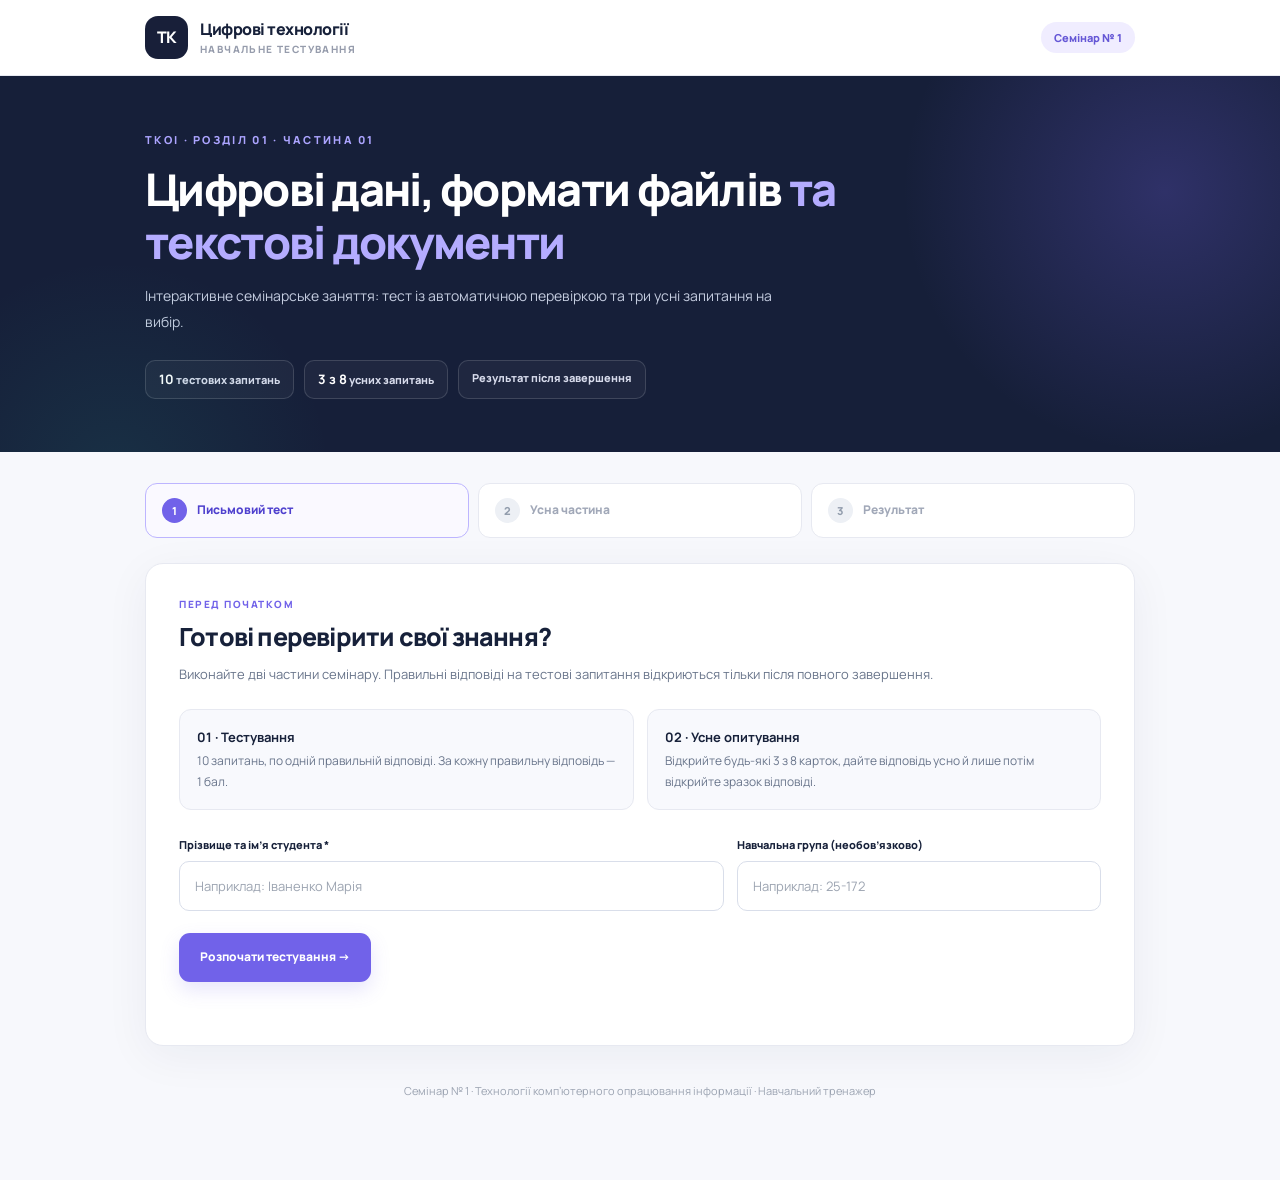
==== seminar-1/index.html @ 82c796d2 "Add interactive TKОI Seminar 1 quiz and oral assessment" ====
<!DOCTYPE html>
<html lang="uk">
<head>
<meta charset="UTF-8">
<meta name="viewport" content="width=device-width, initial-scale=1">
<meta name="theme-color" content="#151d35">
<meta name="description" content="Семінар №1 ТКОІ: тестування з цифрових даних, форматів файлів і текстових документів та усне опитування.">
<title>Семінар №1 · ТКОІ — тестування</title>
<style>
@import url('https://fonts.googleapis.com/css2?family=Manrope:wght@400;500;600;700;800&display=swap');
:root{--ink:#17213a;--muted:#69758b;--brand:#7162e9;--brand-deep:#5b4bd4;--brand-pale:#f0edff;--line:#e7e9f1;--bg:#f7f8fc;--white:#fff;--green:#178567;--green-pale:#e9f8f2;--red:#c64d58;--red-pale:#fff0f1;--shadow:0 10px 45px rgba(25,35,71,.055)}
*{box-sizing:border-box}html{scroll-behavior:smooth}body{margin:0;background:var(--bg);font-family:Manrope,system-ui,-apple-system,BlinkMacSystemFont,'Segoe UI',sans-serif;color:var(--ink);line-height:1.58;-webkit-font-smoothing:antialiased}button,input{font:inherit}button{cursor:pointer}button:focus-visible,input:focus-visible{outline:3px solid #ab9dff;outline-offset:3px}button:disabled{cursor:not-allowed;opacity:.52}.container{width:min(990px,calc(100% - 40px));margin:auto}.header{height:76px;background:#fff;border-bottom:1px solid var(--line);display:flex;align-items:center}.header-inner{display:flex;justify-content:space-between;align-items:center;gap:20px}.brand{display:flex;align-items:center;gap:12px;font-weight:800;letter-spacing:-.5px;font-size:16px}.logo{display:grid;place-items:center;background:#181f39;width:43px;height:43px;border-radius:13px;color:#fff;font-weight:800;font-size:16px}.brand small{display:block;font-size:10px;font-weight:800;color:#969cac;letter-spacing:1.4px;text-transform:uppercase}.header-tag{font-size:11px;font-weight:800;color:#6557d6;background:var(--brand-pale);border-radius:99px;padding:7px 13px;white-space:nowrap}.hero{background:#161f39;color:white;position:relative;overflow:hidden}.hero:before{content:"";position:absolute;right:-170px;top:-170px;width:570px;height:570px;background:radial-gradient(circle,rgba(122,103,244,.25),transparent 65%);pointer-events:none}.hero:after{content:"";position:absolute;left:-120px;bottom:-260px;width:470px;height:470px;background:radial-gradient(circle,rgba(43,172,155,.12),transparent 65%);pointer-events:none}.hero-inner{padding:55px 0 53px;position:relative}.eyebrow{color:#aca4ff;font-size:11px;font-weight:800;text-transform:uppercase;letter-spacing:2.3px}.hero h1{font-size:clamp(29px,4.4vw,45px);letter-spacing:-1.7px;line-height:1.17;margin:15px 0 14px;max-width:750px;font-weight:800}.hero h1 span{color:#b4acff}.lead{max-width:660px;font-size:14px;line-height:1.85;color:#c5cde0;margin:0}.stats{display:flex;gap:10px;flex-wrap:wrap;margin-top:26px}.stat{border:1px solid rgba(255,255,255,.14);border-radius:10px;padding:8px 13px;color:#d7dbeb;font-size:11px;font-weight:800;background:rgba(255,255,255,.04)}.stat b{color:white;font-size:13px}.main{padding:31px 0 70px}.steps{display:grid;grid-template-columns:repeat(3,1fr);gap:9px;margin-bottom:25px}.step{display:flex;align-items:center;gap:10px;color:#a1a8b8;font-size:12px;font-weight:800;padding:14px 16px;background:white;border:1px solid var(--line);border-radius:12px}.step span{display:grid;place-items:center;width:25px;height:25px;flex:none;border-radius:50%;background:#edf0f5;color:#929dad;font-size:11px}.step.active{border-color:#bdb5ff;color:#4f41ce;background:#faf9ff}.step.active span{background:var(--brand);color:white}.step.done{color:var(--green)}.step.done span{background:var(--green-pale);color:var(--green)}.panel{background:#fff;border:1px solid var(--line);border-radius:18px;box-shadow:var(--shadow);padding:33px}.panel+.panel{margin-top:18px}.kicker{font-weight:800;text-transform:uppercase;letter-spacing:1.5px;color:var(--brand);font-size:10px;margin:0 0 8px}.section-title{font-size:25px;line-height:1.27;letter-spacing:-.8px;margin:0 0 10px;font-weight:800}.description{font-size:13px;color:var(--muted);margin:0 0 22px;line-height:1.8}.intro-list{display:grid;grid-template-columns:repeat(2,1fr);gap:13px;margin:23px 0 26px}.info{background:#f8f9fd;border:1px solid var(--line);border-radius:12px;padding:17px}.info strong{display:block;font-size:13px;margin-bottom:4px}.info p{margin:0;color:var(--muted);font-size:12px;line-height:1.7}.fields{display:grid;grid-template-columns:1.5fr 1fr;gap:13px;margin:0 0 22px}.field label{display:block;font-size:11px;font-weight:800;margin-bottom:7px}.field input{border:1px solid #d9deea;background:#fff;padding:14px 15px;border-radius:10px;width:100%;outline:0;color:var(--ink);font-size:13px}.field input:focus{border-color:var(--brand);box-shadow:0 0 0 3px #efedff}.field input::placeholder{color:#9ca4b1}.actions{display:flex;align-items:center;gap:12px;flex-wrap:wrap}.btn{border:1px solid transparent;border-radius:11px;font-weight:800;font-size:12px;padding:14px 20px;display:inline-flex;align-items:center;justify-content:center;gap:10px;min-height:47px;transition:background .2s,transform .2s}.btn:hover:not(:disabled){transform:translateY(-1px)}.btn.primary{background:var(--brand);color:white;box-shadow:0 8px 19px rgba(113,98,233,.17)}.btn.primary:hover{background:var(--brand-deep)}.btn.outline{border-color:#d9deea;background:white;color:#39445b}.btn.muted{background:#f0f2f9;color:#424e66}.error-message{color:var(--red);font-size:12px;font-weight:800;margin:12px 0 0;min-height:18px}.flow-head{display:flex;align-items:flex-end;justify-content:space-between;gap:20px;margin-bottom:20px}.count-chip{font-size:12px;font-weight:800;color:var(--brand-deep);white-space:nowrap;background:var(--brand-pale);padding:8px 12px;border-radius:9px}.progress{height:7px;background:#e9e9f3;border-radius:100px;overflow:hidden;margin:0 0 23px}.progress>span{display:block;height:100%;width:0;background:linear-gradient(90deg,#7465ec,#a597ff);border-radius:100px;transition:width .25s}.question{background:white;border:1px solid var(--line);border-radius:15px;padding:25px;margin-bottom:14px;scroll-margin-top:20px}.question-top{display:flex;gap:14px;align-items:flex-start;margin-bottom:19px}.question-number{background:var(--brand-pale);color:var(--brand);border-radius:9px;padding:8px 10px;font-size:11px;font-weight:800;white-space:nowrap}.question h3{font-size:14px;line-height:1.65;margin:3px 0 0;font-weight:800}.options{display:grid;grid-template-columns:repeat(2,1fr);gap:9px}.option{display:flex;align-items:center;gap:12px;padding:14px;border:1px solid #e3e7ee;border-radius:10px;cursor:pointer;transition:background .16s,border-color .16s;font-size:12px;line-height:1.6;min-height:55px}.option:hover{background:#faf9ff;border-color:#c5bfff}.option:has(input:checked){border-color:#877bf1;background:#f5f2ff}.option input{accent-color:var(--brand);margin:0;width:16px;height:16px;flex:none}.option .letter{font-weight:800;color:#818a9e}.quiz-footer{background:white;border:1px solid var(--line);border-radius:15px;padding:22px;display:flex;justify-content:space-between;align-items:center;gap:15px;margin-top:20px}.footer-note{color:var(--muted);font-size:12px;line-height:1.65}.oral-grid{display:grid;grid-template-columns:repeat(4,1fr);gap:12px;margin:18px 0 27px}.oral-tile{height:125px;border-radius:15px;background:#fff;color:var(--ink);border:1px solid #dde2ed;display:flex;align-items:center;justify-content:center;flex-direction:column;gap:7px;transition:transform .2s,border-color .2s,background .2s}.oral-tile:hover:not(:disabled){transform:translateY(-3px);border-color:#8d80f3;background:#fcfbff}.oral-tile strong{font-size:30px;line-height:1.15;letter-spacing:-.6px}.oral-tile small{font-size:10px;color:#81899c;font-weight:800}.oral-tile.selected{background:#f2efff;border-color:#998df5;color:#5343c9}.oral-tile.selected small{color:#6555d9}.oral-tile:disabled:not(.selected){opacity:.52;background:#f5f6f9}.oral-review-list{display:grid;gap:13px;margin:15px 0 25px}.oral-card{border:1px solid #e0e4ed;background:#fff;border-radius:15px;padding:22px}.oral-card-header{display:flex;align-items:center;justify-content:space-between;gap:12px;margin-bottom:10px}.oral-card-tag{color:#6556d5;font-weight:800;font-size:10px;letter-spacing:.8px;text-transform:uppercase}.tiny-state{color:#8590a0;background:#f2f4f8;border-radius:99px;padding:6px 9px;font-size:10px;font-weight:800}.tiny-state.ready{color:var(--green);background:var(--green-pale)}.oral-card h3{font-size:15px;line-height:1.65;margin:0 0 14px}.oral-tip{font-size:12px;color:var(--muted);margin:0 0 13px}.oral-answer{background:var(--green-pale);border-left:3px solid #39a78b;border-radius:8px;padding:13px 16px;font-size:12px;line-height:1.75;color:#205c50}.oral-answer strong{display:block;font-size:11px;margin-bottom:5px}.summary-hero{display:flex;align-items:center;gap:24px;justify-content:space-between;background:linear-gradient(115deg,#171f3a,#302b67);border-radius:18px;color:#fff;padding:29px;margin-bottom:20px;overflow:hidden}.summary-hero h2{font-size:26px;line-height:1.3;letter-spacing:-.7px;margin:0 0 9px}.summary-hero p{color:#cdd1e4;font-size:12px;margin:0;line-height:1.8}.score-pill{text-align:center;padding:18px 22px;min-width:164px;background:rgba(255,255,255,.1);border:1px solid rgba(255,255,255,.15);border-radius:16px}.score-pill strong{display:block;font-size:46px;line-height:1.05;letter-spacing:-2px}.score-pill span{font-size:11px;font-weight:800;color:#d3d4e8}.score-parts{display:grid;grid-template-columns:repeat(3,1fr);gap:12px;margin:17px 0 26px}.score-box{border:1px solid var(--line);border-radius:13px;background:white;padding:16px;text-align:center}.score-box b{font-size:25px;display:block;letter-spacing:-.7px}.score-box small{color:var(--muted);font-size:11px;font-weight:800}.score-box.ok b{color:var(--green)}.score-box.no b{color:var(--red)}.review-item{border:1px solid #e1e5ed;border-radius:13px;padding:19px 20px;background:#fff;margin-bottom:11px}.review-item.correct{border-left:4px solid #32a98a}.review-item.wrong{border-left:4px solid #df7880}.review-head{display:flex;justify-content:space-between;gap:15px;align-items:flex-start}.review-head h4{font-size:13px;line-height:1.6;margin:0 0 10px}.status{font-size:11px;font-weight:800;white-space:nowrap}.status.correct{color:var(--green)}.status.wrong{color:var(--red)}.answer-row{font-size:12px;line-height:1.8;margin-top:2px;color:#4d5c75}.answer-row strong{color:var(--ink)}.answer-row.mine-wrong{color:var(--red)}.answer-row.correct-answer{color:var(--green)}.subheading{font-size:20px;letter-spacing:-.6px;margin:30px 0 16px}.foot{font-size:11px;text-align:center;color:#9ba3b1;margin-top:36px}.alert{background:#fff8e9;color:#896423;border:1px solid #f7e5c2;padding:11px 14px;border-radius:10px;font-size:12px;margin:0 0 16px}.muted-note{font-size:12px;color:var(--muted)}.hidden{display:none!important}
@media(max-width:760px){.hero-inner{padding:40px 0}.panel{padding:22px}.intro-list,.fields,.options{grid-template-columns:1fr}.oral-grid{grid-template-columns:repeat(2,1fr)}.steps{gap:5px}.step{padding:10px 8px;gap:6px;font-size:10px}.step span{width:23px;height:23px;font-size:10px}.flow-head{align-items:start}.score-parts{gap:7px}.summary-hero{padding:21px;align-items:stretch}.score-pill{min-width:110px;padding:16px 12px}.score-pill strong{font-size:36px}.summary-hero h2{font-size:22px}}@media(max-width:480px){.container{width:min(100% - 24px,990px)}.header{height:68px}.header-tag{font-size:10px}.hero h1{font-size:29px}.lead{font-size:13px}.steps .step{font-size:9px}.steps .step span{display:none}.panel{padding:18px}.section-title{font-size:22px}.question{padding:18px}.quiz-footer{display:block}.quiz-footer .btn{width:100%;margin-top:14px}.oral-tile{height:110px}.summary-hero{flex-direction:column}.summary-hero .score-pill{align-self:flex-start}.review-head{display:block}.review-head .status{display:inline-block;margin-bottom:9px}.actions .btn{flex:1}}
@media print{body{background:#fff;font-family:Arial,sans-serif}.header,.hero,.steps,.actions,.foot,.btn,.no-print{display:none!important}.main{padding:0}.container{width:100%}.panel{padding:0;border:none;box-shadow:none}.summary-hero{color:#000!important;background:#fff!important;border:2px solid #ddd;page-break-inside:avoid}.summary-hero p{color:#333}.score-pill{border:1px solid #aaa}.score-pill span{color:#333}.review-item,.oral-card{page-break-inside:avoid}.score-box{page-break-inside:avoid}*{box-shadow:none!important}}
</style>
</head>
<body>
<header class="header"><div class="container header-inner"><div class="brand"><div class="logo">ТК</div><div>Цифрові технології<small>Навчальне тестування</small></div></div><span class="header-tag">Семінар № 1</span></div></header>
<section class="hero"><div class="container hero-inner"><div class="eyebrow">ТКОІ · Розділ 01 · Частина 01</div><h1>Цифрові дані, формати файлів <span>та текстові документи</span></h1><p class="lead">Інтерактивне семінарське заняття: тест із автоматичною перевіркою та три усні запитання на вибір.</p><div class="stats"><div class="stat"><b>10</b> тестових запитань</div><div class="stat"><b>3 з 8</b> усних запитань</div><div class="stat">Результат після завершення</div></div></div></section>
<main class="main"><div class="container"><nav class="steps" id="steps" aria-label="Етапи семінару"></nav><div id="app"></div><p class="foot">Семінар № 1 · Технології комп’ютерного опрацювання інформації · Навчальний тренажер</p></div></main>
<noscript><div class="container"><p>Для проходження тестування необхідно увімкнути JavaScript у браузері.</p></div></noscript>
<script>
(function(){
'use strict';
const quiz = [
 {q:'Який формат зазвичай використовують для редагованих документів Microsoft Word?',a:['JPG','DOCX','MP3','PNG'],right:1},
 {q:'Який формат призначений переважно для збереження документа у фіксованому вигляді?',a:['PDF','XLSX','MP4','GIF'],right:0},
 {q:'Який формат належить до растрових графічних?',a:['JPG','MP3','DOCX','TXT'],right:0},
 {q:'Який формат використовується для аудіоданих?',a:['PNG','MP3','PDF','DOCX'],right:1},
 {q:'Що визначає розширення файлу?',a:['Розмір монітора','Формат і тип даних','Швидкість Інтернету','Обсяг оперативної пам’яті'],right:1},
 {q:'Що є основним призначенням стилів у текстовому редакторі?',a:['Видалення файлів','Швидке та однакове форматування','Стиснення зображень','Запис аудіо'],right:1},
 {q:'Який елемент допомагає структурувати великий документ?',a:['Заголовок','Курсор','Буфер обміну','Калькулятор'],right:0},
 {q:'Який формат найчастіше використовують для фотографій?',a:['JPG','DOCX','MP3','TXT'],right:0},
 {q:'Який формат є текстовим без складного форматування?',a:['TXT','MP4','PNG','WAV'],right:0},
 {q:'Що потрібно враховувати під час вибору формату файлу?',a:['Лише колір значка файлу та роздільність монітора','Призначення файлу, тип даних, можливість редагування, якість, сумісність та обсяг файлу','Тільки дату створення та ім’я автора','Виключно швидкість роботи клавіатури'],right:1}
];
const oral = [
 {q:'Що таке цифрові дані?',a:'Це інформація, подана у формі, придатній для зберігання та опрацювання цифровими пристроями.'},
 {q:'Що називають форматом файлу?',a:'Правила організації та кодування даних у файлі, які визначають спосіб їх зберігання та опрацювання.'},
 {q:'Чим відрізняються текстові та графічні файли?',a:'Текстові файли містять символьні дані, а графічні — інформацію про зображення.'},
 {q:'Що таке розширення файлу?',a:'Символьна частина імені файлу, яка зазвичай указує на його формат.'},
 {q:'Для чого використовують PDF?',a:'Для збереження документа у фіксованому вигляді, зручному для перегляду та поширення.'},
 {q:'Що таке текстовий документ?',a:'Електронний документ, основним вмістом якого є текст, доповнений таблицями, списками, зображеннями та іншими елементами.'},
 {q:'Що таке стиль у текстовому редакторі?',a:'Набір параметрів форматування, який можна застосувати до текстового елемента.'},
 {q:'Навіщо використовують заголовки?',a:'Для структурування документа, виділення його розділів і полегшення навігації.'}
];
const letters=['а','б','в','г'];
let phase='start';
let name='';
let group='';
let answers=new Array(quiz.length).fill(null);
let selected=[];
let revealed=new Set();
const app=document.getElementById('app');
const steps=document.getElementById('steps');
const esc=v=>String(v).replace(/[&<>"']/g,c=>({'&':'&amp;','<':'&lt;','>':'&gt;','"':'&quot;',"'":'&#39;'}[c]));
const rightCount=()=>quiz.reduce((n,q,i)=>n+(answers[i]===q.right?1:0),0);
const completed=()=>answers.filter(v=>v!==null).length;
function updateSteps(){const index=phase==='start'?0:phase==='quiz'?0:phase==='oral'?1:2;steps.innerHTML=['Письмовий тест','Усна частина','Результат'].map((label,i)=>'<div class="step '+(i===index?'active':i<index?'done':'')+'"><span>'+(i<index?'✓':i+1)+'</span>'+label+'</div>').join('');}
function render(){updateSteps();if(phase==='start')startScreen();if(phase==='quiz')quizScreen();if(phase==='oral')oralScreen();if(phase==='result')resultScreen();}
function topScroll(){window.scrollTo({top:0,behavior:'smooth'});}
function startScreen(){app.innerHTML='<section class="panel"><p class="kicker">Перед початком</p><h2 class="section-title">Готові перевірити свої знання?</h2><p class="description">Виконайте дві частини семінару. Правильні відповіді на тестові запитання відкриються тільки після повного завершення.</p><div class="intro-list"><div class="info"><strong>01 · Тестування</strong><p>10 запитань, по одній правильній відповіді. За кожну правильну відповідь — 1 бал.</p></div><div class="info"><strong>02 · Усне опитування</strong><p>Відкрийте будь-які 3 з 8 карток, дайте відповідь усно й лише потім відкрийте зразок відповіді.</p></div></div><div class="fields"><div class="field"><label for="studentName">Прізвище та ім’я студента *</label><input id="studentName" maxlength="100" autocomplete="name" placeholder="Наприклад: Іваненко Марія" value="'+esc(name)+'"></div><div class="field"><label for="studentGroup">Навчальна група (необов’язково)</label><input id="studentGroup" maxlength="50" placeholder="Наприклад: 25-172" value="'+esc(group)+'"></div></div><div class="actions"><button class="btn primary" data-action="start">Розпочати тестування →</button></div><p id="startError" class="error-message" role="alert"></p></section>';}
function quizScreen(){const list=quiz.map((q,i)=>'<article class="question" id="question-'+i+'"><div class="question-top"><span class="question-number">№ '+String(i+1).padStart(2,'0')+'</span><h3>'+esc(q.q)+'</h3></div><div class="options">'+q.a.map((choice,j)=>'<label class="option"><input type="radio" name="q'+i+'" value="'+j+'" data-question="'+i+'" '+(answers[i]===j?'checked':'')+'><span class="letter">'+letters[j]+')</span><span>'+esc(choice)+'</span></label>').join('')+'</div></article>').join('');app.innerHTML='<div class="flow-head"><div><p class="kicker">Частина 1 · Програмований контроль</p><h2 class="section-title">Тестові запитання</h2><p class="description" style="margin:0">Оберіть один варіант відповіді в кожному запитанні.</p></div><div class="count-chip" id="answeredCount">'+completed()+' / '+quiz.length+'</div></div><div class="progress" aria-label="Прогрес тестування"><span id="quizProgress" style="width:'+(completed()/quiz.length*100)+'%"></span></div>'+list+'<div class="quiz-footer"><div class="footer-note"><strong>Завершено <span id="answeredFooter">'+completed()+'</span> із 10 запитань</strong><div>Правильні відповіді буде показано наприкінці семінару.</div></div><button class="btn primary" data-action="to-oral">До усної частини →</button></div><p id="quizError" class="error-message" role="alert"></p>';}
function updateQuizCounter(){let count=completed();document.getElementById('answeredCount').textContent=count+' / 10';document.getElementById('answeredFooter').textContent=count;document.getElementById('quizProgress').style.width=(count/10*100)+'%';document.getElementById('quizError').textContent='';}
function oralScreen(){let count=selected.length;let done=revealed.size;let tiles=oral.map((q,i)=>{let picked=selected.includes(i);let locked=count>=3&&!picked;return '<button class="oral-tile '+(picked?'selected':'')+'" data-action="pick" data-id="'+i+'" '+(picked||locked?'disabled':'')+' aria-label="'+(picked?'Обрано запитання':'Відкрити запитання')+' '+(i+1)+'"><strong>'+(picked?'✓':'?')+'</strong><small>'+(picked?'Запитання '+(i+1)+' обрано':'Картка '+String(i+1).padStart(2,'0'))+'</small></button>';}).join('');let cards=selected.map((i,n)=>'<article class="oral-card"><div class="oral-card-header"><span class="oral-card-tag">Усне запитання '+(n+1)+' · картка '+(i+1)+'</span><span class="tiny-state '+(revealed.has(i)?'ready':'')+'">'+(revealed.has(i)?'Відповідь відкрита':'Дайте відповідь усно')+'</span></div><h3>'+esc(oral[i].q)+'</h3>'+(revealed.has(i)?'<div class="oral-answer"><strong>Орієнтовна правильна відповідь</strong>'+esc(oral[i].a)+'</div>':'<p class="oral-tip">Спочатку скажіть відповідь викладачеві, а потім натисніть кнопку нижче для самоперевірки.</p><button class="btn outline" data-action="reveal" data-id="'+i+'">Я відповів(ла) — показати відповідь</button>')+'</article>').join('');app.innerHTML='<section class="panel"><div class="flow-head"><div><p class="kicker">Частина 2 · Усне опитування</p><h2 class="section-title">Оберіть три запитання</h2><p class="description" style="margin:0">Натисніть на 3 закриті картки. Після вибору трьох інші картки будуть недоступні.</p></div><span class="count-chip">'+count+' / 3</span></div><div class="oral-grid">'+tiles+'</div>'+(count?'<h3 class="subheading" style="margin-top:0">Ваші відкриті запитання</h3><div class="oral-review-list">'+cards+'</div>':'<p class="muted-note">Поки що не відкрито жодної картки.</p>')+'<div class="quiz-footer"><div class="footer-note"><strong>Показано відповідей: '+done+' із 3</strong><div>Результати письмового тесту з’являться після завершення.</div></div><button class="btn primary" data-action="finish" '+(count!==3||done!==3?'disabled':'')+'>Завершити тестування →</button></div></section>';}
function resultScreen(){const n=rightCount();const percentage=n*10;const wrong=quiz.length-n;const marks=quiz.map((q,i)=>{const good=answers[i]===q.right;let mine=letters[answers[i]]+') '+q.a[answers[i]];let right=letters[q.right]+') '+q.a[q.right];return '<article class="review-item '+(good?'correct':'wrong')+'"><div class="review-head"><h4>'+(i+1)+'. '+esc(q.q)+'</h4><span class="status '+(good?'correct':'wrong')+'">'+(good?'✓ Правильно':'✕ Неправильно')+'</span></div><div class="answer-row '+(good?'correct-answer':'mine-wrong')+'"><strong>Ваша відповідь:</strong> '+esc(mine)+'</div>'+(good?'':'<div class="answer-row correct-answer"><strong>Правильна відповідь:</strong> '+esc(right)+'</div>')+'</article>';}).join('');const oralSummary=selected.map((i,n)=>'<article class="oral-card"><div class="oral-card-tag">Усне запитання '+(n+1)+'</div><h3 style="margin-top:9px">'+esc(oral[i].q)+'</h3><div class="oral-answer"><strong>Орієнтовна відповідь</strong>'+esc(oral[i].a)+'</div></article>').join('');app.innerHTML='<section class="panel"><p class="kicker">Семінар завершено</p><div class="summary-hero"><div><h2>Ваш результат готовий!</h2><p><strong>'+esc(name)+'</strong>'+(group?' · Група '+esc(group):'')+'</p><p>Частина 1 — перевірено автоматично · Частина 2 — усне опитування</p></div><div class="score-pill"><strong>'+n+' / 10</strong><span>'+percentage+'% правильних відповідей</span></div></div><div class="score-parts"><div class="score-box ok"><b>'+n+'</b><small>Правильно</small></div><div class="score-box no"><b>'+wrong+'</b><small>Неправильно</small></div><div class="score-box"><b>3 / 3</b><small>Усні картки відкрито</small></div></div><div class="alert">Усні відповіді сайт не оцінює — їх перевіряє викладач. Підсумковий бал відображає лише тестову частину.</div><h3 class="subheading">Перевірка тестових відповідей</h3>'+marks+'<h3 class="subheading">Ваші три усні запитання</h3><div class="oral-review-list">'+oralSummary+'</div><div class="actions no-print"><button class="btn primary" data-action="print">Зберегти результат як PDF</button><button class="btn outline" data-action="copy">Скопіювати результат</button><button class="btn muted" data-action="restart">Пройти ще раз</button></div><p class="muted-note no-print" id="copyState" role="status">Для збереження в PDF у діалозі друку оберіть «Зберегти як PDF».</p></section>';}
function copyResult(){const n=rightCount();let data='Семінар №1. Цифрові дані, формати файлів та текстові документи\nСтудент: '+name+'\nГрупа: '+(group||'не вказано')+'\nТест: '+n+'/10 ('+(n*10)+'%)\n\n';quiz.forEach((q,i)=>{data+=(i+1)+'. '+q.q+'\nВідповідь: '+letters[answers[i]]+') '+q.a[answers[i]]+' — '+(answers[i]===q.right?'правильно':'неправильно')+'\nПравильна: '+letters[q.right]+') '+q.a[q.right]+'\n\n';});data+='Усні запитання (перевіряє викладач):\n';selected.forEach((i,n)=>{data+=(n+1)+'. '+oral[i].q+'\n';});return data;}
app.addEventListener('change',function(e){const input=e.target;if(input.matches('input[type="radio"][data-question]')&&phase==='quiz'){answers[Number(input.dataset.question)]=Number(input.value);updateQuizCounter();}});
app.addEventListener('click',async function(e){const button=e.target.closest('button[data-action]');if(!button)return;const action=button.dataset.action;if(action==='start'){const proposed=document.getElementById('studentName').value.trim();if(!proposed){document.getElementById('startError').textContent='Вкажіть прізвище та ім’я, щоб розпочати тестування.';document.getElementById('studentName').focus();return;}name=proposed;group=document.getElementById('studentGroup').value.trim();phase='quiz';render();topScroll();}else if(action==='to-oral'){if(completed()<quiz.length){const missing=answers.findIndex(v=>v===null);document.getElementById('quizError').textContent='Спочатку дайте відповідь на всі 10 запитань.';document.getElementById('question-'+missing).scrollIntoView({behavior:'smooth',block:'center'});return;}phase='oral';render();topScroll();}else if(action==='pick'){const i=Number(button.dataset.id);if(!selected.includes(i)&&selected.length<3){selected.push(i);oralScreen();}}else if(action==='reveal'){const i=Number(button.dataset.id);if(selected.includes(i)){revealed.add(i);oralScreen();}}else if(action==='finish'){if(selected.length===3&&revealed.size===3){phase='result';render();topScroll();}}else if(action==='restart'){if(confirm('Розпочати семінар знову? Поточні результати буде втрачено.')){phase='start';answers=new Array(10).fill(null);selected=[];revealed=new Set();render();topScroll();}}else if(action==='print'){window.print();}else if(action==='copy'){try{await navigator.clipboard.writeText(copyResult());document.getElementById('copyState').textContent='✓ Результат скопійовано. Можете вставити його в повідомлення або документ.';}catch(err){document.getElementById('copyState').textContent='Не вдалося скопіювати автоматично. Скористайтеся збереженням у PDF.';}}});
render();
})();
</script>
</body>
</html>
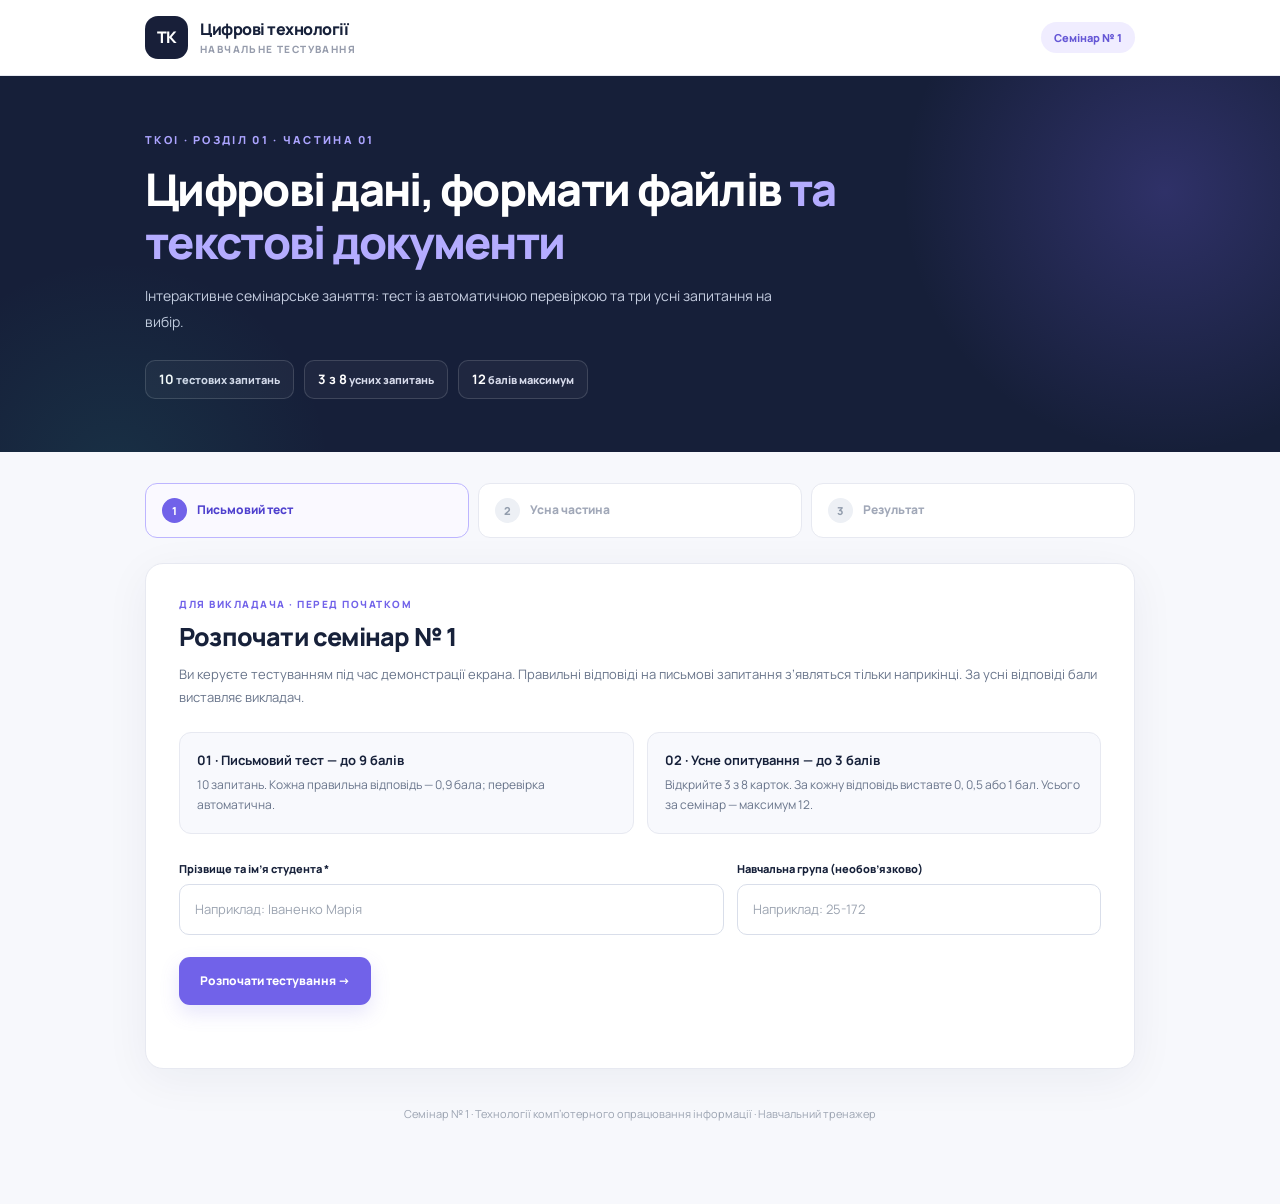
==== commit 02a8939f: "Add teacher-scored oral answers and automatic 12-point seminar grade" ====
--- a/seminar-1/index.html
+++ b/seminar-1/index.html
@@ -12,11 +12,28 @@
 *{box-sizing:border-box}html{scroll-behavior:smooth}body{margin:0;background:var(--bg);font-family:Manrope,system-ui,-apple-system,BlinkMacSystemFont,'Segoe UI',sans-serif;color:var(--ink);line-height:1.58;-webkit-font-smoothing:antialiased}button,input{font:inherit}button{cursor:pointer}button:focus-visible,input:focus-visible{outline:3px solid #ab9dff;outline-offset:3px}button:disabled{cursor:not-allowed;opacity:.52}.container{width:min(990px,calc(100% - 40px));margin:auto}.header{height:76px;background:#fff;border-bottom:1px solid var(--line);display:flex;align-items:center}.header-inner{display:flex;justify-content:space-between;align-items:center;gap:20px}.brand{display:flex;align-items:center;gap:12px;font-weight:800;letter-spacing:-.5px;font-size:16px}.logo{display:grid;place-items:center;background:#181f39;width:43px;height:43px;border-radius:13px;color:#fff;font-weight:800;font-size:16px}.brand small{display:block;font-size:10px;font-weight:800;color:#969cac;letter-spacing:1.4px;text-transform:uppercase}.header-tag{font-size:11px;font-weight:800;color:#6557d6;background:var(--brand-pale);border-radius:99px;padding:7px 13px;white-space:nowrap}.hero{background:#161f39;color:white;position:relative;overflow:hidden}.hero:before{content:"";position:absolute;right:-170px;top:-170px;width:570px;height:570px;background:radial-gradient(circle,rgba(122,103,244,.25),transparent 65%);pointer-events:none}.hero:after{content:"";position:absolute;left:-120px;bottom:-260px;width:470px;height:470px;background:radial-gradient(circle,rgba(43,172,155,.12),transparent 65%);pointer-events:none}.hero-inner{padding:55px 0 53px;position:relative}.eyebrow{color:#aca4ff;font-size:11px;font-weight:800;text-transform:uppercase;letter-spacing:2.3px}.hero h1{font-size:clamp(29px,4.4vw,45px);letter-spacing:-1.7px;line-height:1.17;margin:15px 0 14px;max-width:750px;font-weight:800}.hero h1 span{color:#b4acff}.lead{max-width:660px;font-size:14px;line-height:1.85;color:#c5cde0;margin:0}.stats{display:flex;gap:10px;flex-wrap:wrap;margin-top:26px}.stat{border:1px solid rgba(255,255,255,.14);border-radius:10px;padding:8px 13px;color:#d7dbeb;font-size:11px;font-weight:800;background:rgba(255,255,255,.04)}.stat b{color:white;font-size:13px}.main{padding:31px 0 70px}.steps{display:grid;grid-template-columns:repeat(3,1fr);gap:9px;margin-bottom:25px}.step{display:flex;align-items:center;gap:10px;color:#a1a8b8;font-size:12px;font-weight:800;padding:14px 16px;background:white;border:1px solid var(--line);border-radius:12px}.step span{display:grid;place-items:center;width:25px;height:25px;flex:none;border-radius:50%;background:#edf0f5;color:#929dad;font-size:11px}.step.active{border-color:#bdb5ff;color:#4f41ce;background:#faf9ff}.step.active span{background:var(--brand);color:white}.step.done{color:var(--green)}.step.done span{background:var(--green-pale);color:var(--green)}.panel{background:#fff;border:1px solid var(--line);border-radius:18px;box-shadow:var(--shadow);padding:33px}.panel+.panel{margin-top:18px}.kicker{font-weight:800;text-transform:uppercase;letter-spacing:1.5px;color:var(--brand);font-size:10px;margin:0 0 8px}.section-title{font-size:25px;line-height:1.27;letter-spacing:-.8px;margin:0 0 10px;font-weight:800}.description{font-size:13px;color:var(--muted);margin:0 0 22px;line-height:1.8}.intro-list{display:grid;grid-template-columns:repeat(2,1fr);gap:13px;margin:23px 0 26px}.info{background:#f8f9fd;border:1px solid var(--line);border-radius:12px;padding:17px}.info strong{display:block;font-size:13px;margin-bottom:4px}.info p{margin:0;color:var(--muted);font-size:12px;line-height:1.7}.fields{display:grid;grid-template-columns:1.5fr 1fr;gap:13px;margin:0 0 22px}.field label{display:block;font-size:11px;font-weight:800;margin-bottom:7px}.field input{border:1px solid #d9deea;background:#fff;padding:14px 15px;border-radius:10px;width:100%;outline:0;color:var(--ink);font-size:13px}.field input:focus{border-color:var(--brand);box-shadow:0 0 0 3px #efedff}.field input::placeholder{color:#9ca4b1}.actions{display:flex;align-items:center;gap:12px;flex-wrap:wrap}.btn{border:1px solid transparent;border-radius:11px;font-weight:800;font-size:12px;padding:14px 20px;display:inline-flex;align-items:center;justify-content:center;gap:10px;min-height:47px;transition:background .2s,transform .2s}.btn:hover:not(:disabled){transform:translateY(-1px)}.btn.primary{background:var(--brand);color:white;box-shadow:0 8px 19px rgba(113,98,233,.17)}.btn.primary:hover{background:var(--brand-deep)}.btn.outline{border-color:#d9deea;background:white;color:#39445b}.btn.muted{background:#f0f2f9;color:#424e66}.error-message{color:var(--red);font-size:12px;font-weight:800;margin:12px 0 0;min-height:18px}.flow-head{display:flex;align-items:flex-end;justify-content:space-between;gap:20px;margin-bottom:20px}.count-chip{font-size:12px;font-weight:800;color:var(--brand-deep);white-space:nowrap;background:var(--brand-pale);padding:8px 12px;border-radius:9px}.progress{height:7px;background:#e9e9f3;border-radius:100px;overflow:hidden;margin:0 0 23px}.progress>span{display:block;height:100%;width:0;background:linear-gradient(90deg,#7465ec,#a597ff);border-radius:100px;transition:width .25s}.question{background:white;border:1px solid var(--line);border-radius:15px;padding:25px;margin-bottom:14px;scroll-margin-top:20px}.question-top{display:flex;gap:14px;align-items:flex-start;margin-bottom:19px}.question-number{background:var(--brand-pale);color:var(--brand);border-radius:9px;padding:8px 10px;font-size:11px;font-weight:800;white-space:nowrap}.question h3{font-size:14px;line-height:1.65;margin:3px 0 0;font-weight:800}.options{display:grid;grid-template-columns:repeat(2,1fr);gap:9px}.option{display:flex;align-items:center;gap:12px;padding:14px;border:1px solid #e3e7ee;border-radius:10px;cursor:pointer;transition:background .16s,border-color .16s;font-size:12px;line-height:1.6;min-height:55px}.option:hover{background:#faf9ff;border-color:#c5bfff}.option:has(input:checked){border-color:#877bf1;background:#f5f2ff}.option input{accent-color:var(--brand);margin:0;width:16px;height:16px;flex:none}.option .letter{font-weight:800;color:#818a9e}.quiz-footer{background:white;border:1px solid var(--line);border-radius:15px;padding:22px;display:flex;justify-content:space-between;align-items:center;gap:15px;margin-top:20px}.footer-note{color:var(--muted);font-size:12px;line-height:1.65}.oral-grid{display:grid;grid-template-columns:repeat(4,1fr);gap:12px;margin:18px 0 27px}.oral-tile{height:125px;border-radius:15px;background:#fff;color:var(--ink);border:1px solid #dde2ed;display:flex;align-items:center;justify-content:center;flex-direction:column;gap:7px;transition:transform .2s,border-color .2s,background .2s}.oral-tile:hover:not(:disabled){transform:translateY(-3px);border-color:#8d80f3;background:#fcfbff}.oral-tile strong{font-size:30px;line-height:1.15;letter-spacing:-.6px}.oral-tile small{font-size:10px;color:#81899c;font-weight:800}.oral-tile.selected{background:#f2efff;border-color:#998df5;color:#5343c9}.oral-tile.selected small{color:#6555d9}.oral-tile:disabled:not(.selected){opacity:.52;background:#f5f6f9}.oral-review-list{display:grid;gap:13px;margin:15px 0 25px}.oral-card{border:1px solid #e0e4ed;background:#fff;border-radius:15px;padding:22px}.oral-card-header{display:flex;align-items:center;justify-content:space-between;gap:12px;margin-bottom:10px}.oral-card-tag{color:#6556d5;font-weight:800;font-size:10px;letter-spacing:.8px;text-transform:uppercase}.tiny-state{color:#8590a0;background:#f2f4f8;border-radius:99px;padding:6px 9px;font-size:10px;font-weight:800}.tiny-state.ready{color:var(--green);background:var(--green-pale)}.oral-card h3{font-size:15px;line-height:1.65;margin:0 0 14px}.oral-tip{font-size:12px;color:var(--muted);margin:0 0 13px}.oral-answer{background:var(--green-pale);border-left:3px solid #39a78b;border-radius:8px;padding:13px 16px;font-size:12px;line-height:1.75;color:#205c50}.oral-answer strong{display:block;font-size:11px;margin-bottom:5px}.summary-hero{display:flex;align-items:center;gap:24px;justify-content:space-between;background:linear-gradient(115deg,#171f3a,#302b67);border-radius:18px;color:#fff;padding:29px;margin-bottom:20px;overflow:hidden}.summary-hero h2{font-size:26px;line-height:1.3;letter-spacing:-.7px;margin:0 0 9px}.summary-hero p{color:#cdd1e4;font-size:12px;margin:0;line-height:1.8}.score-pill{text-align:center;padding:18px 22px;min-width:164px;background:rgba(255,255,255,.1);border:1px solid rgba(255,255,255,.15);border-radius:16px}.score-pill strong{display:block;font-size:46px;line-height:1.05;letter-spacing:-2px}.score-pill span{font-size:11px;font-weight:800;color:#d3d4e8}.score-parts{display:grid;grid-template-columns:repeat(3,1fr);gap:12px;margin:17px 0 26px}.score-box{border:1px solid var(--line);border-radius:13px;background:white;padding:16px;text-align:center}.score-box b{font-size:25px;display:block;letter-spacing:-.7px}.score-box small{color:var(--muted);font-size:11px;font-weight:800}.score-box.ok b{color:var(--green)}.score-box.no b{color:var(--red)}.review-item{border:1px solid #e1e5ed;border-radius:13px;padding:19px 20px;background:#fff;margin-bottom:11px}.review-item.correct{border-left:4px solid #32a98a}.review-item.wrong{border-left:4px solid #df7880}.review-head{display:flex;justify-content:space-between;gap:15px;align-items:flex-start}.review-head h4{font-size:13px;line-height:1.6;margin:0 0 10px}.status{font-size:11px;font-weight:800;white-space:nowrap}.status.correct{color:var(--green)}.status.wrong{color:var(--red)}.answer-row{font-size:12px;line-height:1.8;margin-top:2px;color:#4d5c75}.answer-row strong{color:var(--ink)}.answer-row.mine-wrong{color:var(--red)}.answer-row.correct-answer{color:var(--green)}.subheading{font-size:20px;letter-spacing:-.6px;margin:30px 0 16px}.foot{font-size:11px;text-align:center;color:#9ba3b1;margin-top:36px}.alert{background:#fff8e9;color:#896423;border:1px solid #f7e5c2;padding:11px 14px;border-radius:10px;font-size:12px;margin:0 0 16px}.muted-note{font-size:12px;color:var(--muted)}.hidden{display:none!important}
 @media(max-width:760px){.hero-inner{padding:40px 0}.panel{padding:22px}.intro-list,.fields,.options{grid-template-columns:1fr}.oral-grid{grid-template-columns:repeat(2,1fr)}.steps{gap:5px}.step{padding:10px 8px;gap:6px;font-size:10px}.step span{width:23px;height:23px;font-size:10px}.flow-head{align-items:start}.score-parts{gap:7px}.summary-hero{padding:21px;align-items:stretch}.score-pill{min-width:110px;padding:16px 12px}.score-pill strong{font-size:36px}.summary-hero h2{font-size:22px}}@media(max-width:480px){.container{width:min(100% - 24px,990px)}.header{height:68px}.header-tag{font-size:10px}.hero h1{font-size:29px}.lead{font-size:13px}.steps .step{font-size:9px}.steps .step span{display:none}.panel{padding:18px}.section-title{font-size:22px}.question{padding:18px}.quiz-footer{display:block}.quiz-footer .btn{width:100%;margin-top:14px}.oral-tile{height:110px}.summary-hero{flex-direction:column}.summary-hero .score-pill{align-self:flex-start}.review-head{display:block}.review-head .status{display:inline-block;margin-bottom:9px}.actions .btn{flex:1}}
 @media print{body{background:#fff;font-family:Arial,sans-serif}.header,.hero,.steps,.actions,.foot,.btn,.no-print{display:none!important}.main{padding:0}.container{width:100%}.panel{padding:0;border:none;box-shadow:none}.summary-hero{color:#000!important;background:#fff!important;border:2px solid #ddd;page-break-inside:avoid}.summary-hero p{color:#333}.score-pill{border:1px solid #aaa}.score-pill span{color:#333}.review-item,.oral-card{page-break-inside:avoid}.score-box{page-break-inside:avoid}*{box-shadow:none!important}}
+
+/* Оцінювання викладачем під час демонстрації екрана */
+.grade-head{display:flex;align-items:center;justify-content:space-between;flex-wrap:wrap;gap:12px;padding:12px 0 8px}
+.grade-label{font-size:12px;font-weight:800;color:#34405b}
+.grade-controls{display:flex;gap:8px;flex-wrap:wrap}
+.grade-btn{min-width:82px;min-height:43px;padding:9px 13px;background:#f7f8fc;border:1px solid #dfe2ec;border-radius:11px;font-size:12px;font-weight:800;color:#59637b;transition:background .16s,border-color .16s}
+.grade-btn:hover{border-color:#8e81ef;background:#f5f2ff}
+.grade-btn.active{background:#e7e3ff;color:#4d3bc3;border:2px solid #7565df}
+.grade-btn.active[data-value="0"]{background:#fff0f1;color:#ae3546;border-color:#e69ca5}
+.grade-btn.active[data-value="1"]{background:#e5f7ee;color:#14795c;border-color:#58b69c}
+.grade-note{font-size:11px;color:#768195;margin:4px 0 0}
+.grade-preview{padding:17px 18px;border-radius:12px;background:#f3f1ff;color:#4537b0;font-size:13px;font-weight:800;margin:17px 0 3px}
+.grade-preview strong{font-size:19px}
+.oral-score{display:inline-flex;background:#f4f2ff;color:#5945c6;padding:7px 11px;border-radius:9px;font-size:12px;font-weight:800;margin-bottom:12px}
+.score-breakdown{display:grid;grid-template-columns:repeat(3,1fr);gap:12px;margin-bottom:26px}
+.score-breakdown .score-box{background:#f8f9fd}
+@media(max-width:580px){.grade-head{display:block}.grade-controls{margin-top:10px}.grade-btn{flex:1}.score-breakdown{grid-template-columns:1fr}}
 </style>
 </head>
 <body>
 <header class="header"><div class="container header-inner"><div class="brand"><div class="logo">ТК</div><div>Цифрові технології<small>Навчальне тестування</small></div></div><span class="header-tag">Семінар № 1</span></div></header>
-<section class="hero"><div class="container hero-inner"><div class="eyebrow">ТКОІ · Розділ 01 · Частина 01</div><h1>Цифрові дані, формати файлів <span>та текстові документи</span></h1><p class="lead">Інтерактивне семінарське заняття: тест із автоматичною перевіркою та три усні запитання на вибір.</p><div class="stats"><div class="stat"><b>10</b> тестових запитань</div><div class="stat"><b>3 з 8</b> усних запитань</div><div class="stat">Результат після завершення</div></div></div></section>
+<section class="hero"><div class="container hero-inner"><div class="eyebrow">ТКОІ · Розділ 01 · Частина 01</div><h1>Цифрові дані, формати файлів <span>та текстові документи</span></h1><p class="lead">Інтерактивне семінарське заняття: тест із автоматичною перевіркою та три усні запитання на вибір.</p><div class="stats"><div class="stat"><b>10</b> тестових запитань</div><div class="stat"><b>3 з 8</b> усних запитань</div><div class="stat"><b>12</b> балів максимум</div></div></div></section>
 <main class="main"><div class="container"><nav class="steps" id="steps" aria-label="Етапи семінару"></nav><div id="app"></div><p class="foot">Семінар № 1 · Технології комп’ютерного опрацювання інформації · Навчальний тренажер</p></div></main>
 <noscript><div class="container"><p>Для проходження тестування необхідно увімкнути JavaScript у браузері.</p></div></noscript>
 <script>
@@ -51,22 +68,107 @@
 let answers=new Array(quiz.length).fill(null);
 let selected=[];
 let revealed=new Set();
+let oralScores={};
 const app=document.getElementById('app');
 const steps=document.getElementById('steps');
 const esc=v=>String(v).replace(/[&<>"']/g,c=>({'&':'&amp;','<':'&lt;','>':'&gt;','"':'&quot;',"'":'&#39;'}[c]));
 const rightCount=()=>quiz.reduce((n,q,i)=>n+(answers[i]===q.right?1:0),0);
 const completed=()=>answers.filter(v=>v!==null).length;
+const writtenScore=()=>Math.round(rightCount()*9)/10; // 0,9 бала за правильну відповідь (макс. 9)
+const oralTotal=()=>selected.reduce((sum,i)=>sum+(oralScores[i]??0),0); // макс. 3
+const totalScore=()=>Math.round((writtenScore()+oralTotal())*10)/10;
+const finalGrade=()=>Math.min(12,Math.round(totalScore()));
+const fmt=v=>Number.isInteger(v)?String(v):v.toFixed(1).replace('.',',');
+const oralGraded=()=>selected.filter(i=>oralScores[i]!==undefined).length;
 function updateSteps(){const index=phase==='start'?0:phase==='quiz'?0:phase==='oral'?1:2;steps.innerHTML=['Письмовий тест','Усна частина','Результат'].map((label,i)=>'<div class="step '+(i===index?'active':i<index?'done':'')+'"><span>'+(i<index?'✓':i+1)+'</span>'+label+'</div>').join('');}
 function render(){updateSteps();if(phase==='start')startScreen();if(phase==='quiz')quizScreen();if(phase==='oral')oralScreen();if(phase==='result')resultScreen();}
 function topScroll(){window.scrollTo({top:0,behavior:'smooth'});}
-function startScreen(){app.innerHTML='<section class="panel"><p class="kicker">Перед початком</p><h2 class="section-title">Готові перевірити свої знання?</h2><p class="description">Виконайте дві частини семінару. Правильні відповіді на тестові запитання відкриються тільки після повного завершення.</p><div class="intro-list"><div class="info"><strong>01 · Тестування</strong><p>10 запитань, по одній правильній відповіді. За кожну правильну відповідь — 1 бал.</p></div><div class="info"><strong>02 · Усне опитування</strong><p>Відкрийте будь-які 3 з 8 карток, дайте відповідь усно й лише потім відкрийте зразок відповіді.</p></div></div><div class="fields"><div class="field"><label for="studentName">Прізвище та ім’я студента *</label><input id="studentName" maxlength="100" autocomplete="name" placeholder="Наприклад: Іваненко Марія" value="'+esc(name)+'"></div><div class="field"><label for="studentGroup">Навчальна група (необов’язково)</label><input id="studentGroup" maxlength="50" placeholder="Наприклад: 25-172" value="'+esc(group)+'"></div></div><div class="actions"><button class="btn primary" data-action="start">Розпочати тестування →</button></div><p id="startError" class="error-message" role="alert"></p></section>';}
-function quizScreen(){const list=quiz.map((q,i)=>'<article class="question" id="question-'+i+'"><div class="question-top"><span class="question-number">№ '+String(i+1).padStart(2,'0')+'</span><h3>'+esc(q.q)+'</h3></div><div class="options">'+q.a.map((choice,j)=>'<label class="option"><input type="radio" name="q'+i+'" value="'+j+'" data-question="'+i+'" '+(answers[i]===j?'checked':'')+'><span class="letter">'+letters[j]+')</span><span>'+esc(choice)+'</span></label>').join('')+'</div></article>').join('');app.innerHTML='<div class="flow-head"><div><p class="kicker">Частина 1 · Програмований контроль</p><h2 class="section-title">Тестові запитання</h2><p class="description" style="margin:0">Оберіть один варіант відповіді в кожному запитанні.</p></div><div class="count-chip" id="answeredCount">'+completed()+' / '+quiz.length+'</div></div><div class="progress" aria-label="Прогрес тестування"><span id="quizProgress" style="width:'+(completed()/quiz.length*100)+'%"></span></div>'+list+'<div class="quiz-footer"><div class="footer-note"><strong>Завершено <span id="answeredFooter">'+completed()+'</span> із 10 запитань</strong><div>Правильні відповіді буде показано наприкінці семінару.</div></div><button class="btn primary" data-action="to-oral">До усної частини →</button></div><p id="quizError" class="error-message" role="alert"></p>';}
+function startScreen(){
+ app.innerHTML=`<section class="panel"><p class="kicker">Для викладача · Перед початком</p>
+ <h2 class="section-title">Розпочати семінар № 1</h2>
+ <p class="description">Ви керуєте тестуванням під час демонстрації екрана. Правильні відповіді на письмові запитання з’являться тільки наприкінці. За усні відповіді бали виставляє викладач.</p>
+ <div class="intro-list">
+ <div class="info"><strong>01 · Письмовий тест — до 9 балів</strong><p>10 запитань. Кожна правильна відповідь — 0,9 бала; перевірка автоматична.</p></div>
+ <div class="info"><strong>02 · Усне опитування — до 3 балів</strong><p>Відкрийте 3 з 8 карток. За кожну відповідь виставте 0, 0,5 або 1 бал. Усього за семінар — максимум 12.</p></div>
+ </div><div class="fields"><div class="field"><label for="studentName">Прізвище та ім’я студента *</label><input id="studentName" maxlength="100" autocomplete="name" placeholder="Наприклад: Іваненко Марія" value="${esc(name)}"></div><div class="field"><label for="studentGroup">Навчальна група (необов’язково)</label><input id="studentGroup" maxlength="50" placeholder="Наприклад: 25-172" value="${esc(group)}"></div></div>
+ <div class="actions"><button class="btn primary" data-action="start">Розпочати тестування →</button></div><p id="startError" class="error-message" role="alert"></p></section>`;
+}
+function quizScreen(){const list=quiz.map((q,i)=>'<article class="question" id="question-'+i+'"><div class="question-top"><span class="question-number">№ '+String(i+1).padStart(2,'0')+'</span><h3>'+esc(q.q)+'</h3></div><div class="options">'+q.a.map((choice,j)=>'<label class="option"><input type="radio" name="q'+i+'" value="'+j+'" data-question="'+i+'" '+(answers[i]===j?'checked':'')+'><span class="letter">'+letters[j]+')</span><span>'+esc(choice)+'</span></label>').join('')+'</div></article>').join('');app.innerHTML='<div class="flow-head"><div><p class="kicker">Частина 1 · Програмований контроль</p><h2 class="section-title">Тестові запитання</h2><p class="description" style="margin:0">Оберіть по одному варіанту відповіді. Письмова частина — до 9 балів.</p></div><div class="count-chip" id="answeredCount">'+completed()+' / '+quiz.length+'</div></div><div class="progress" aria-label="Прогрес тестування"><span id="quizProgress" style="width:'+(completed()/quiz.length*100)+'%"></span></div>'+list+'<div class="quiz-footer"><div class="footer-note"><strong>Завершено <span id="answeredFooter">'+completed()+'</span> із 10 запитань</strong><div>Правильні відповіді буде показано наприкінці семінару.</div></div><button class="btn primary" data-action="to-oral">До усної частини →</button></div><p id="quizError" class="error-message" role="alert"></p>';}
 function updateQuizCounter(){let count=completed();document.getElementById('answeredCount').textContent=count+' / 10';document.getElementById('answeredFooter').textContent=count;document.getElementById('quizProgress').style.width=(count/10*100)+'%';document.getElementById('quizError').textContent='';}
-function oralScreen(){let count=selected.length;let done=revealed.size;let tiles=oral.map((q,i)=>{let picked=selected.includes(i);let locked=count>=3&&!picked;return '<button class="oral-tile '+(picked?'selected':'')+'" data-action="pick" data-id="'+i+'" '+(picked||locked?'disabled':'')+' aria-label="'+(picked?'Обрано запитання':'Відкрити запитання')+' '+(i+1)+'"><strong>'+(picked?'✓':'?')+'</strong><small>'+(picked?'Запитання '+(i+1)+' обрано':'Картка '+String(i+1).padStart(2,'0'))+'</small></button>';}).join('');let cards=selected.map((i,n)=>'<article class="oral-card"><div class="oral-card-header"><span class="oral-card-tag">Усне запитання '+(n+1)+' · картка '+(i+1)+'</span><span class="tiny-state '+(revealed.has(i)?'ready':'')+'">'+(revealed.has(i)?'Відповідь відкрита':'Дайте відповідь усно')+'</span></div><h3>'+esc(oral[i].q)+'</h3>'+(revealed.has(i)?'<div class="oral-answer"><strong>Орієнтовна правильна відповідь</strong>'+esc(oral[i].a)+'</div>':'<p class="oral-tip">Спочатку скажіть відповідь викладачеві, а потім натисніть кнопку нижче для самоперевірки.</p><button class="btn outline" data-action="reveal" data-id="'+i+'">Я відповів(ла) — показати відповідь</button>')+'</article>').join('');app.innerHTML='<section class="panel"><div class="flow-head"><div><p class="kicker">Частина 2 · Усне опитування</p><h2 class="section-title">Оберіть три запитання</h2><p class="description" style="margin:0">Натисніть на 3 закриті картки. Після вибору трьох інші картки будуть недоступні.</p></div><span class="count-chip">'+count+' / 3</span></div><div class="oral-grid">'+tiles+'</div>'+(count?'<h3 class="subheading" style="margin-top:0">Ваші відкриті запитання</h3><div class="oral-review-list">'+cards+'</div>':'<p class="muted-note">Поки що не відкрито жодної картки.</p>')+'<div class="quiz-footer"><div class="footer-note"><strong>Показано відповідей: '+done+' із 3</strong><div>Результати письмового тесту з’являться після завершення.</div></div><button class="btn primary" data-action="finish" '+(count!==3||done!==3?'disabled':'')+'>Завершити тестування →</button></div></section>';}
-function resultScreen(){const n=rightCount();const percentage=n*10;const wrong=quiz.length-n;const marks=quiz.map((q,i)=>{const good=answers[i]===q.right;let mine=letters[answers[i]]+') '+q.a[answers[i]];let right=letters[q.right]+') '+q.a[q.right];return '<article class="review-item '+(good?'correct':'wrong')+'"><div class="review-head"><h4>'+(i+1)+'. '+esc(q.q)+'</h4><span class="status '+(good?'correct':'wrong')+'">'+(good?'✓ Правильно':'✕ Неправильно')+'</span></div><div class="answer-row '+(good?'correct-answer':'mine-wrong')+'"><strong>Ваша відповідь:</strong> '+esc(mine)+'</div>'+(good?'':'<div class="answer-row correct-answer"><strong>Правильна відповідь:</strong> '+esc(right)+'</div>')+'</article>';}).join('');const oralSummary=selected.map((i,n)=>'<article class="oral-card"><div class="oral-card-tag">Усне запитання '+(n+1)+'</div><h3 style="margin-top:9px">'+esc(oral[i].q)+'</h3><div class="oral-answer"><strong>Орієнтовна відповідь</strong>'+esc(oral[i].a)+'</div></article>').join('');app.innerHTML='<section class="panel"><p class="kicker">Семінар завершено</p><div class="summary-hero"><div><h2>Ваш результат готовий!</h2><p><strong>'+esc(name)+'</strong>'+(group?' · Група '+esc(group):'')+'</p><p>Частина 1 — перевірено автоматично · Частина 2 — усне опитування</p></div><div class="score-pill"><strong>'+n+' / 10</strong><span>'+percentage+'% правильних відповідей</span></div></div><div class="score-parts"><div class="score-box ok"><b>'+n+'</b><small>Правильно</small></div><div class="score-box no"><b>'+wrong+'</b><small>Неправильно</small></div><div class="score-box"><b>3 / 3</b><small>Усні картки відкрито</small></div></div><div class="alert">Усні відповіді сайт не оцінює — їх перевіряє викладач. Підсумковий бал відображає лише тестову частину.</div><h3 class="subheading">Перевірка тестових відповідей</h3>'+marks+'<h3 class="subheading">Ваші три усні запитання</h3><div class="oral-review-list">'+oralSummary+'</div><div class="actions no-print"><button class="btn primary" data-action="print">Зберегти результат як PDF</button><button class="btn outline" data-action="copy">Скопіювати результат</button><button class="btn muted" data-action="restart">Пройти ще раз</button></div><p class="muted-note no-print" id="copyState" role="status">Для збереження в PDF у діалозі друку оберіть «Зберегти як PDF».</p></section>';}
-function copyResult(){const n=rightCount();let data='Семінар №1. Цифрові дані, формати файлів та текстові документи\nСтудент: '+name+'\nГрупа: '+(group||'не вказано')+'\nТест: '+n+'/10 ('+(n*10)+'%)\n\n';quiz.forEach((q,i)=>{data+=(i+1)+'. '+q.q+'\nВідповідь: '+letters[answers[i]]+') '+q.a[answers[i]]+' — '+(answers[i]===q.right?'правильно':'неправильно')+'\nПравильна: '+letters[q.right]+') '+q.a[q.right]+'\n\n';});data+='Усні запитання (перевіряє викладач):\n';selected.forEach((i,n)=>{data+=(n+1)+'. '+oral[i].q+'\n';});return data;}
+function oralScreen(){
+ const count=selected.length;
+ const tiles=oral.map((q,i)=>{
+  const picked=selected.includes(i),locked=count>=3&&!picked;
+  return `<button class="oral-tile ${picked?'selected':''}" data-action="pick" data-id="${i}" ${picked||locked?'disabled':''} aria-label="${picked?'Обрано запитання':'Відкрити запитання'} ${i+1}"><strong>${picked?'✓':'?'}</strong><small>${picked?'Запитання '+(i+1)+' обрано':'Картка '+String(i+1).padStart(2,'0')}</small></button>`;
+ }).join('');
+ const cards=selected.map((i,n)=>{
+  const rated=oralScores[i]!==undefined;
+  const grades=[0,0.5,1].map(v=>`<button type="button" class="grade-btn ${oralScores[i]===v?'active':''}" data-action="score" data-id="${i}" data-value="${v}" aria-pressed="${oralScores[i]===v}">${fmt(v)} ${v===0?'— неправильно':v===0.5?'— частково':'— правильно'}</button>`).join('');
+  return `<article class="oral-card" id="oral-${i}"><div class="oral-card-header"><span class="oral-card-tag">Усне запитання ${n+1} · картка ${i+1}</span><span class="tiny-state ${rated?'ready':''}">${rated?'Оцінено: '+fmt(oralScores[i])+' / 1':'Очікує оцінювання'}</span></div>
+  <h3>${esc(oral[i].q)}</h3>
+  <div class="grade-head"><span class="grade-label">Оцінка викладача за усну відповідь:</span><div class="grade-controls" role="group" aria-label="Бали за запитання ${i+1}">${grades}</div></div>
+  <p class="grade-note">0 — неправильна · 0,5 — часткова · 1 — правильна відповідь. Оцінку можна змінити до завершення.</p>
+  ${revealed.has(i)?`<div class="oral-answer"><strong>Орієнтовна правильна відповідь</strong>${esc(oral[i].a)}</div>`:`<p class="oral-tip">Після усної відповіді студента викладач може показати зразок відповіді.</p><button class="btn outline" data-action="reveal" data-id="${i}">Показати правильну відповідь</button>`}
+  </article>`;
+ }).join('');
+ app.innerHTML=`<section class="panel"><div class="flow-head"><div><p class="kicker">Частина 2 · Усне опитування</p><h2 class="section-title">Три усні запитання</h2><p class="description" style="margin:0">Викладач відкриває 3 картки, вислуховує відповіді й оцінює кожну від 0 до 1 бала.</p></div><span class="count-chip">${count} / 3 відкрито</span></div>
+ <div class="oral-grid">${tiles}</div>${count?`<h3 class="subheading" style="margin-top:0">Відкриті запитання та оцінювання</h3><div class="oral-review-list">${cards}</div>`:'<p class="muted-note">Оберіть першу картку.</p>'}
+ <div class="grade-preview" aria-live="polite">Усна частина: <strong>${fmt(oralTotal())} / 3 бали</strong> · оцінено ${oralGraded()} з 3 запитань</div>
+ <div class="quiz-footer"><div class="footer-note"><strong>Підсумковий результат — максимум 12 балів</strong><div>10 тестів = до 9 балів, 3 усні відповіді = до 3 балів. Правильні варіанти тесту покажемо після завершення.</div></div><button class="btn primary" data-action="finish" ${count!==3||oralGraded()!==3?'disabled':''}>Завершити тестування →</button></div>
+ <p class="muted-note" role="status">${count===3&&oralGraded()!==3?'Оцініть усі три усні відповіді, щоб завершити семінар.':''}</p></section>`;
+}
+function resultScreen(){
+ const n=rightCount(),percentage=n*10,wrong=quiz.length-n;
+ const marks=quiz.map((q,i)=>{
+  const good=answers[i]===q.right;
+  const mine=letters[answers[i]]+') '+q.a[answers[i]],correct=letters[q.right]+') '+q.a[q.right];
+  return `<article class="review-item ${good?'correct':'wrong'}"><div class="review-head"><h4>${i+1}. ${esc(q.q)}</h4><span class="status ${good?'correct':'wrong'}">${good?'✓ Правильно · +0,9 бала':'✕ Неправильно · 0 балів'}</span></div><div class="answer-row ${good?'correct-answer':'mine-wrong'}"><strong>Обрана відповідь:</strong> ${esc(mine)}</div>${good?'':`<div class="answer-row correct-answer"><strong>Правильна відповідь:</strong> ${esc(correct)}</div>`}</article>`;
+ }).join('');
+ const oralSummary=selected.map((i,n)=>`<article class="oral-card"><div class="oral-card-tag">Усне запитання ${n+1}</div><h3 style="margin-top:9px">${esc(oral[i].q)}</h3><span class="oral-score">Оцінка викладача: ${fmt(oralScores[i])} / 1 бал</span><div class="oral-answer"><strong>Орієнтовна правильна відповідь</strong>${esc(oral[i].a)}</div></article>`).join('');
+ app.innerHTML=`<section class="panel"><p class="kicker">Семінар № 1 · Підсумок</p>
+ <div class="summary-hero"><div><h2>Тестування завершено</h2><p><strong>${esc(name)}</strong>${group?' · Група '+esc(group):''}</p><p>Письмовий тест перевірено автоматично. Усні запитання оцінив викладач.</p></div><div class="score-pill"><strong>${finalGrade()} / 12</strong><span>Підсумкова оцінка (округлено)</span></div></div>
+ <div class="score-breakdown"><div class="score-box"><b>${fmt(writtenScore())} / 9</b><small>Тестова частина · ${n} з 10 правильних</small></div><div class="score-box"><b>${fmt(oralTotal())} / 3</b><small>Оцінювання викладачем</small></div><div class="score-box"><b>${fmt(totalScore())} / 12</b><small>Нараховані бали до округлення</small></div></div>
+ <div class="score-parts"><div class="score-box ok"><b>${n}</b><small>Тестових відповідей правильно</small></div><div class="score-box no"><b>${wrong}</b><small>Тестових відповідей неправильно</small></div><div class="score-box"><b>${percentage}%</b><small>Точність тестової частини</small></div></div>
+ <div class="alert">Схема оцінювання: 10 тестових запитань × 0,9 = 9 балів; 3 усні запитання × 1 = 3 бали. Підсумкова оцінка за 12-бальною шкалою округлюється до цілого числа.</div>
+ <h3 class="subheading">Перевірка тестових відповідей</h3>${marks}<h3 class="subheading">Три усні запитання та виставлені бали</h3><div class="oral-review-list">${oralSummary}</div>
+ <div class="actions no-print"><button class="btn primary" data-action="print">Зберегти результат як PDF</button><button class="btn outline" data-action="copy">Скопіювати результат</button><button class="btn muted" data-action="restart">Наступний студент</button></div><p class="muted-note no-print" id="copyState" role="status">Щоб зберегти результат у PDF, у діалозі друку оберіть «Зберегти як PDF».</p></section>`;
+}
+function copyResult(){
+ const n=rightCount();
+ let data='Семінар № 1. Цифрові дані, формати файлів та текстові документи\nСтудент: '+name+'\nГрупа: '+(group||'не вказано')+'\nОцінка: '+finalGrade()+'/12 (до округлення '+fmt(totalScore())+'/12)\nПисьмовий тест: '+fmt(writtenScore())+'/9 ('+n+'/10 правильних)\nУсна частина: '+fmt(oralTotal())+'/3\n\n';
+ quiz.forEach((q,i)=>{data+=(i+1)+'. '+q.q+'\nВідповідь: '+letters[answers[i]]+') '+q.a[answers[i]]+' — '+(answers[i]===q.right?'правильно':'неправильно')+'\nПравильна: '+letters[q.right]+') '+q.a[q.right]+'\n\n';});
+ data+='Оцінки за усні відповіді:\n';
+ selected.forEach((i,k)=>{data+=(k+1)+'. '+oral[i].q+' — '+fmt(oralScores[i])+'/1 бал\nОрієнтовна відповідь: '+oral[i].a+'\n';});
+ return data;
+}
 app.addEventListener('change',function(e){const input=e.target;if(input.matches('input[type="radio"][data-question]')&&phase==='quiz'){answers[Number(input.dataset.question)]=Number(input.value);updateQuizCounter();}});
-app.addEventListener('click',async function(e){const button=e.target.closest('button[data-action]');if(!button)return;const action=button.dataset.action;if(action==='start'){const proposed=document.getElementById('studentName').value.trim();if(!proposed){document.getElementById('startError').textContent='Вкажіть прізвище та ім’я, щоб розпочати тестування.';document.getElementById('studentName').focus();return;}name=proposed;group=document.getElementById('studentGroup').value.trim();phase='quiz';render();topScroll();}else if(action==='to-oral'){if(completed()<quiz.length){const missing=answers.findIndex(v=>v===null);document.getElementById('quizError').textContent='Спочатку дайте відповідь на всі 10 запитань.';document.getElementById('question-'+missing).scrollIntoView({behavior:'smooth',block:'center'});return;}phase='oral';render();topScroll();}else if(action==='pick'){const i=Number(button.dataset.id);if(!selected.includes(i)&&selected.length<3){selected.push(i);oralScreen();}}else if(action==='reveal'){const i=Number(button.dataset.id);if(selected.includes(i)){revealed.add(i);oralScreen();}}else if(action==='finish'){if(selected.length===3&&revealed.size===3){phase='result';render();topScroll();}}else if(action==='restart'){if(confirm('Розпочати семінар знову? Поточні результати буде втрачено.')){phase='start';answers=new Array(10).fill(null);selected=[];revealed=new Set();render();topScroll();}}else if(action==='print'){window.print();}else if(action==='copy'){try{await navigator.clipboard.writeText(copyResult());document.getElementById('copyState').textContent='✓ Результат скопійовано. Можете вставити його в повідомлення або документ.';}catch(err){document.getElementById('copyState').textContent='Не вдалося скопіювати автоматично. Скористайтеся збереженням у PDF.';}}});
+app.addEventListener('click',async function(e){
+ const button=e.target.closest('button[data-action]');if(!button)return;
+ const action=button.dataset.action;
+ if(action==='start'){
+  const proposed=document.getElementById('studentName').value.trim();
+  if(!proposed){document.getElementById('startError').textContent='Вкажіть прізвище та ім’я, щоб розпочати тестування.';document.getElementById('studentName').focus();return;}
+  name=proposed;group=document.getElementById('studentGroup').value.trim();phase='quiz';render();topScroll();
+ }else if(action==='to-oral'){
+  if(completed()<quiz.length){const missing=answers.findIndex(v=>v===null);document.getElementById('quizError').textContent='Спочатку дайте відповідь на всі 10 запитань.';document.getElementById('question-'+missing).scrollIntoView({behavior:'smooth',block:'center'});return;}
+  phase='oral';render();topScroll();
+ }else if(action==='pick'&&phase==='oral'){
+  const i=Number(button.dataset.id);if(!selected.includes(i)&&selected.length<3){selected.push(i);oralScreen();}
+ }else if(action==='score'&&phase==='oral'){
+  const i=Number(button.dataset.id),value=Number(button.dataset.value);
+  if(selected.includes(i)&&[0,0.5,1].includes(value)){oralScores[i]=value;oralScreen();}
+ }else if(action==='reveal'&&phase==='oral'){
+  const i=Number(button.dataset.id);if(selected.includes(i)){revealed.add(i);oralScreen();}
+ }else if(action==='finish'&&phase==='oral'){
+  if(selected.length===3&&oralGraded()===3){phase='result';render();topScroll();}
+ }else if(action==='restart'){
+  if(confirm('Почати тестування для наступного студента? Поточні результати буде втрачено.')){phase='start';name='';answers=new Array(quiz.length).fill(null);selected=[];revealed=new Set();oralScores={};render();topScroll();}
+ }else if(action==='print'&&phase==='result'){
+  window.print();
+ }else if(action==='copy'&&phase==='result'){
+  try{await navigator.clipboard.writeText(copyResult());document.getElementById('copyState').textContent='✓ Результат скопійовано.';}catch(err){document.getElementById('copyState').textContent='Не вдалося скопіювати автоматично. Скористайтеся збереженням у PDF.';}
+ }
+});
 render();
 })();
 </script>
